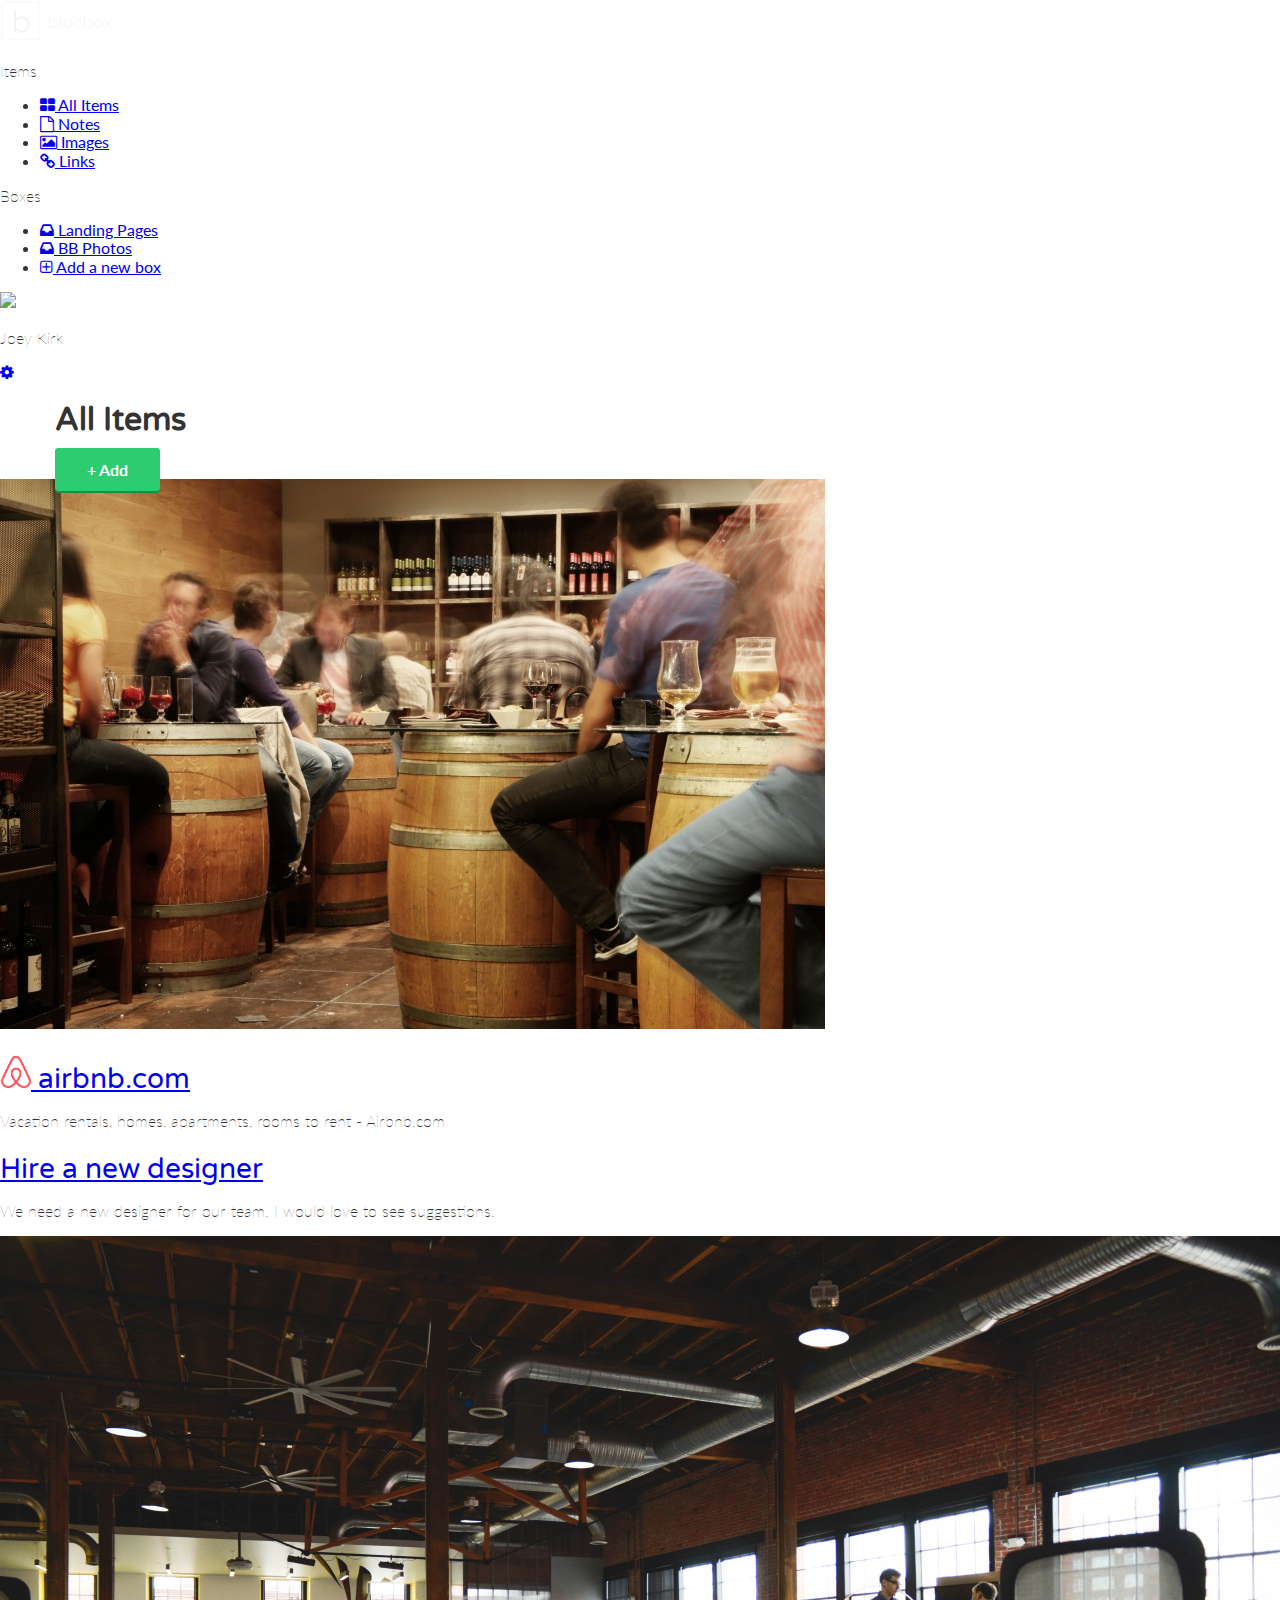
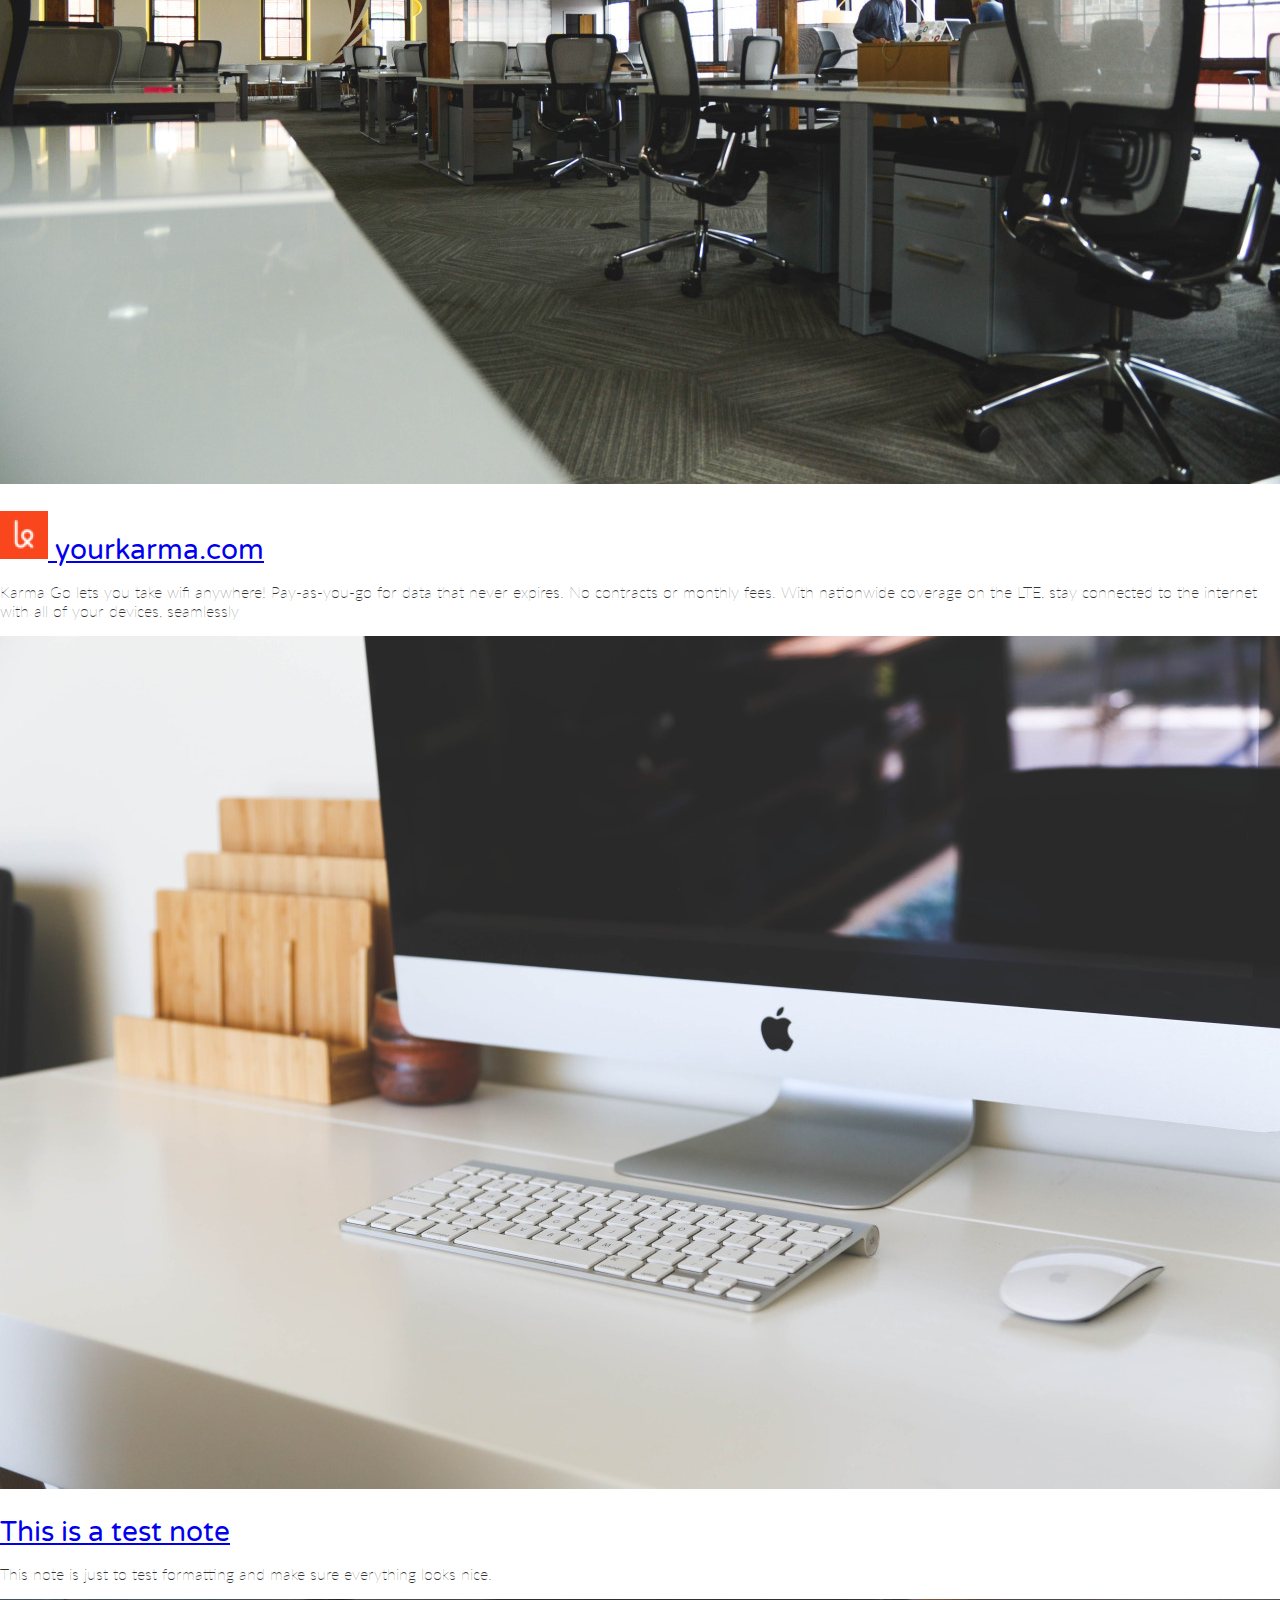
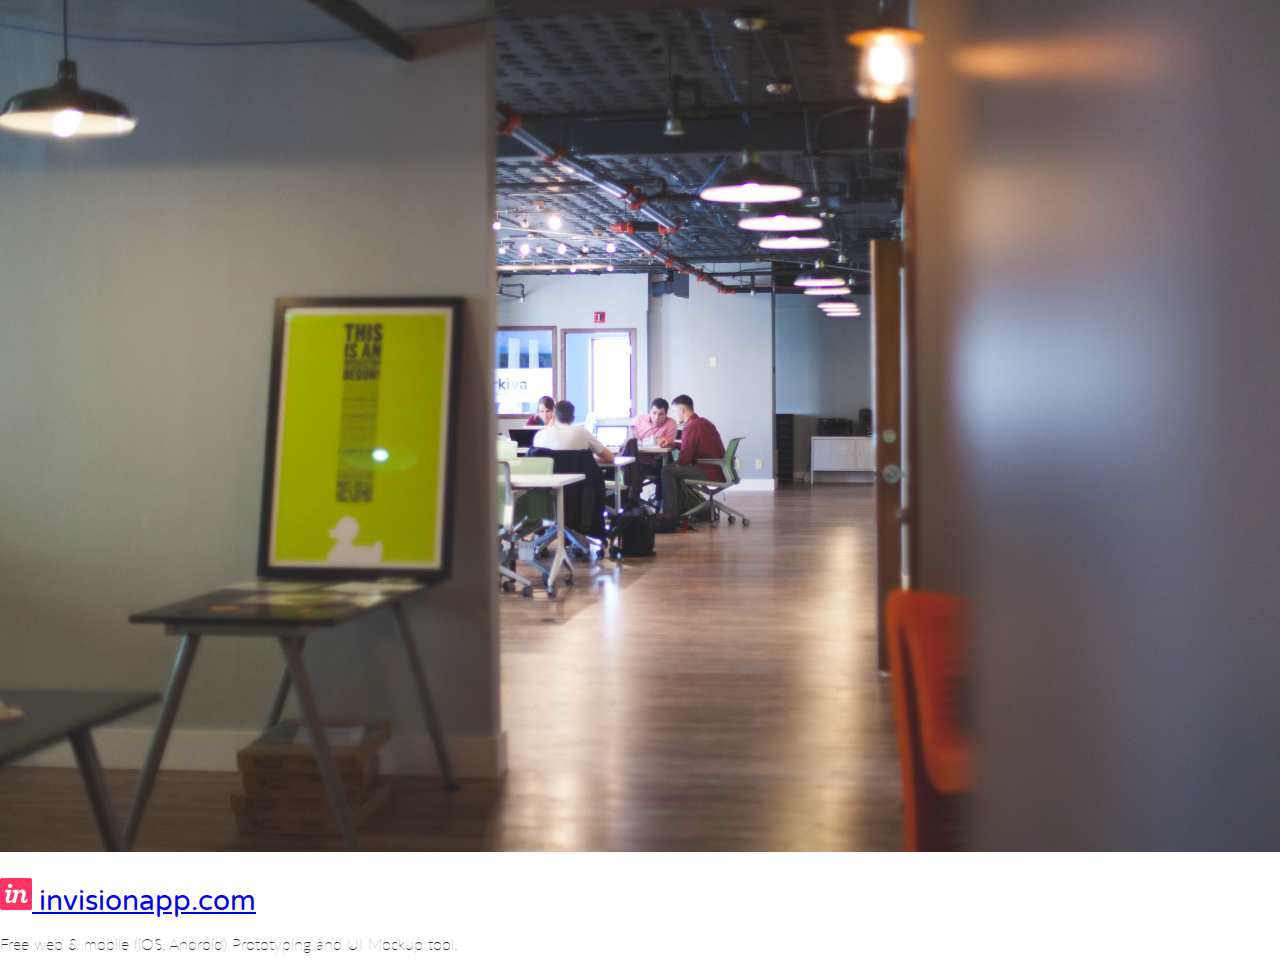
==== dashboard.html @ c1535940 "Checkpoint 32 completed" ====
<!DOCTYPE html>
<html lang="en-us">
<head>
  <meta http-equiv="X-UA-Compatible" content="IE=Edge".
  <meta name="viewport" content="width=device-width, initial-scale=1">
  <meta charset="UTF-8">
  <title>Dashboard | Blocbox  </title>

<!-- Google Fonts -->
<link href='http://fonts.googleapis.com/css?family=Lato:300,400,700,300italic,400italic,700italic|Varela+Round' rel='stylesheet' type='text/css'>

<!-- CSS -->
  <link rel="stylesheet" href="css/normalize.css">
  <link rel="stylesheet" href="css/style.css">
  <link rel="stylesheet" href="css/font-awesome.css">
  <link rel="stylesheet" href="css/animate.css">

<!--HERO-->
</head>
<body class="dashboard">

<!--LEFT NAV-->
<nav id="left-nav" class="left-nav">
  <a href="#" class="site-logo"><img src="images/blocbox logo.png" /></a>
  <div class="items">
    <p>Items</p>
    <ul>
      <li><a href="#"><i class="fa fa-th-large"></i> All Items</a></li>
      <li><a href="#"><i class="fa fa-file-o"></i> Notes</a></li>
      <li><a href="#"><i class="fa fa-picture-o"></i> Images</a></li>
      <li><a href="#"><i class="fa fa-link"></i> Links</a></li>
    </ul>
    <p> Boxes </p>
    <ul>
      <li><a href="#"><i class="fa fa-inbox"></i> Landing Pages</a></li>
      <li><a href="#"><i class="fa fa-inbox"></i> BB Photos</a></li>
      <li><a href="#"><i class="fa fa-plus-square-o"></i> Add a new box</a></li>
    </ul>
  </div>
  <div class="settings">
    <img src="https://s3.amazonaws.com/uifaces/faces/twitter/jsa/128.jpg">
    <p>Joey Kirk</p>
    <a href="#"><i class="fa fa-cog"></i></a>
  </div>
</nav>
<main>
  <!--Content-->
  <section class="content">
    <div class="container">
      <div class="header">
        <h1>All Items</h1>
        <a href="#" class="btn">+ Add</a>
      </div>
    </div>
    <div class="content-item">
      <div class="item-box">
      <img src="images/bar.png">
      </div>
    </div>
    <div class="content-item">
      <div class="item-box">
        <h2> <img class="favicon" src="images/airbnb.png"><a href="#"> airbnb.com</a></h2>
        <p>Vacation rentals, homes, apartments, rooms to rent - Airbnb.com</p>
      </div>
    </div>
    <div class="content-item">
      <div class="item-box">
        <h2><a href="#"> Hire a new designer</a></h2>
        <p>We need a new designer for our team. I would love to see suggestions.</p>
      </div>
    </div>
    <div class="content-item">
      <div class="item-box">
        <img src="images/office.png">
      </div>
    </div>
    <div class="content-item">
      <div class="item-box">
        <h2> <img class="favicon" src="images/karma.png"><a href="#"> yourkarma.com</a></h2>
        <p>Karma Go lets you take wifi anywhere! Pay-as-you-go for data that never expires. No contracts or monthly fees. With nationwide coverage on the LTE, stay connected to the internet with all of your devices, seamlessly</p>
      </div>
    </div>
    <div class="content-item">
      <div class="item-box">
        <img src="images/computer.png">
      </div>
    </div>
    <div class="content-item">
      <div class="item-box">
        <h2><a href="#"> This is a test note<a/></h2>
        <p> This note is just to test formatting and make sure everything looks nice.</p>
      </div>
    </div>
    <div class="content-item">
      <div class="item-box">
        <img src="images/people.png">
      </div>
    </div>
    <div class="content-item">
      <div class="item-box">
        <h2> <img class="favicon" src="images/invision.png"><a href="#"> invisionapp.com</a></h2>
        <p> Free web & mobile (iOS, Android) Prototyping and UI Mockup tool. </p>
      </div>
    </div>
  </section>
</main>
</body>
</html>
---- css/style.css ----
html, body{
  overflow-x: hidden;
}
body {
  font-family: "Lato", Helvetica, Arial, sans-serif;
  color:#333333;
}
h1, h2, h3, h4, h5, h6 {
  font-family: "Varela Round", Helvetica, Arial, sans-serif;
}
h2 {
  font-size:28px;
  font-weight: normal;
  margin-bottom: 5px;
}
p {
  font-size:16px;
  line-height: 19px;
  font-weight: 100;
}
/* GRID */
.container {
  margin-right: auto;
  margin-left: auto;
  padding-left: 15px;
  padding-right: 15px;
  position: relative;
}
.container:before,
.container:after {
  content: " ";
  display: table;
}
.container:after {
  clear: both;
}
.one-half {
   width:46%;
   float:left;
   position:relative;
   min-height: 1px;
   margin:0 2% 20px;
}
.one-third, .one-fourth {
  width:96%;
  float:left;
  position:relative;
  min-height: 1px;
  margin:0 2% 20px;
}
@media (min-width: 768px) {
  .container {
    width: 750px;
  }
  .one-half {
    width:46%;
  }
  .hero {
    width: 750;
  }
  .hero img {
    display: block;
    margin:2em auto 0;
  }
  .testimonials div.staggered {
    margin-top: 0;
  }
}
@media (min-width: 992px) {
  .container {
    width: 970px;
  }
  .one-half {
    width:46%;
  }
  .one-third {
    width:29.33333%;
  }
  .one-fourth {
    width:21%;
  }
  .testimonials div.staggered {
    margin-top: 0;
  }
}
@media (min-width: 1200px) {
  .container{
    width: 1170px;
  }
}
/* HEADER */
header {
  color: #FFFFFF;
  background: #34495E;
  background-image: linear-gradient(206deg, #5F81A3 0%, #34495E 94%)
}
header nav {
  padding:1em 0;
}
header nav ul {
  display:inline;
  text-align: right;
  float:right;
  margin:0;
  -webkit-margin-before: 0 !important;
  -webkit-padding-start: 0 !important;
}
header nav ul > li {
  list-style-type: none;
  display: inline-block;
  margin: 0 5px
}
header nav ul > li.btn-outline {
  padding:10px 15px;
  border:2px solid #FFFFFF;
  border-radius: 4px;
}
header nav ul > li.btn-outline:hover {
  background: #FFFFFF
}
header nav ul > li > a {
  color:#FFFFFF;
  text-decoration: none;
}
header nav ul > li.btn-outline:hover > a {
  color:#34495E;
}
header .hero {
   text-align: center;
   display:block;
   position: relative;
 }
 header .container hero h1 {
   font-size:48px;
   font-weight: normal;
   margin:95px 0 0;
 }
 header .hero p {
   font-size: 22px;
   line-height: 26px;
   font-weight: 100;
   margin:10px 0 40px;
 }
 header .hero img {
    display: block;
    margin:3em auto 0;
    width: 88%;
    max-width: 654px;
    height: auto;
  }
 /* BUTTONS */
 .btn {
   border-radius: 4px;
   color:#FFFFFF;
   font-weight: 700;
   text-decoration: none;
   padding:10px 30px;
   background: #2ECC71;
   border: 2px solid #2ECC71;
   box-shadow: 0px 2px 0px 0px #22894E;
 }

 /* Benefits */
 .benefits {
   text-align: center;
   display:block;
   position:relative;
 }
 .benefits ul {
   margin: 0 auto;
   padding:4em 0;
 }
 .benefits ul li {
   list-style-type: none;
   display: inline-block;
 }
.benefits i {
  color:#3498DB;
  font-size:60px;
  margin:0;
  vertical-align: middle;
}
.benefits h2 {
  color:#3498DB
}

/* PRICING */
.pricing {
  background: #34495E url("../images/Pricing background.png") top center no-repeat;
  background: url("../images/Pricing background.png") top center no-repeat, linear-gradient(206deg, #5F81A3 0%, #34495E 94%);
  background-size:cover;
  text-align: center;
  padding:4em 0;
}
.pricing h2 {
  color: #FFFFFF;
}
.pricing p {
  color: #FFFFFF
}
.pricing ul {
  margin:0 auto;
  padding:2em 0;
}
.pricing ul li {
  list-style-type: none;
}
.box {
  padding:0 15px 15px;
  background: #FFFFFF;
  box-shadow: 0px 2px 4px 0px rgba(0,0,0,0.20);
  min-height: 439px;
  position: relative;
  margin-top: 25px;
}
.box.middle {
  min-height: 485px;
  margin-top:0px;
}
.box h3 {
  font-family: "Lato", Helvetica, Arial, sans-serif;
  font-weight: 600;
  text-transform: uppercase;
  background: #E2E2E2;
  box-shadow: 0px 1px 2px 0px rgba(0,0,0,0.40);
  left:0;
  right:0;
  top:0;
  text-align: center;
  margin:0 -15px 40px;
  padding:10px 0;
}
.box h4 {
  font-size:50px;
  font-weight: normal;
  margin:40px 0 10px;
  color: #3498DB;
}
.box h4 span {
  font-size: 32px;
  vertical-align: top;
}
.box h4 span.month {
  font-family: "Lato", Helvetica, Arial, sans-serif;
  font-weight: 100;
  color: #888888;
  font-size:20px;
  vertical-align: middle;
}
.box ul li {
  font-size: 18px;
  margin-bottom:20px;
  font-weight: 100px;
}
.box .btn {
  position:absolute;
  bottom:20px;
  left:20px;
  right:20px;
}
.small {
  font-size: 12px;
  color: #FEFEFE;
  line-height: 15px;
  font-style:italic;
}

/*TESTIMONIALS*/
.testimonials {
  padding: 4em 0;
  text-align: center;
}
.testimonials h2 {
  color:#3498DB;
}
.testimonials ul li {
  list-style-type:none;
}
.testimonials blockquote {
  color: #FFFFFF;
  text-align: left;
  font-style: italic;
  background:#34495E;
  position: relative;
  padding:30px;
  width:auto;
  margin:0;
}
.testimonials blockquote:after {
   top: 100%;
   left: 13%;
   border: solid transparent;
   content: " ";
   height: 0;
   width: 0;
   position: absolute;
   pointer-events: none;
   border-top-color: #34495E;
   border-width: 10px;
   margin-left: -10px;
 }
 .testimonials img {
   height: 65px;
   width: 65px;
   border-radius: 50%;
   float: left;
   display: inline-block;
   margin: 20px 10px 0 0;
 }
 .testimonials p.name {
  float: left;
  display: inline-block;
  text-align: left;
  font-size:13px;
  margin-top: 30px;
}
 .testimonials div.staggered {
   margin-top: 20px;
 }

 /*Sign up*/
 .trial {
   padding: 4em 0 6em;
   text-align: center;
   background: #34495E;
   background-image: linear-gradient(206deg, #5F81A3 0%, #34495E 94%)
   color: #FFFFFF
 }
 .trial h2 {
   color: #FFFFFF;
   position: relative;
 }
 .trial p {
   color: #FFFFFF;
   position: relative;
 }
 .trial .btn {
   display:block;
   align-items: flex-end;
   margin:3em auto 0;
   width: 200px;
 }


 /* FOOTER */
 footer {
   background-color: #34495E;
   background-image: linear-gradient(to top,
      #3498DB 0%, #3498DB 50%, #34495E 50%, #34495E 100%);
   color: #FFFFFF;
   height: 150px;
   position: relative;
   overflow: hidden;
   z-index: 0;
 }
 footer p, footer nav ul {
   font-size:14px;
   font-weight:100;
   text-align: center;
   margin: 10px auto 0;
 }
 footer nav ul li {
   list-style-type: none;
   display: inline;
 }
 footer nav ul li a {
   color:#FFFFFF;
   text-decoration: none;
 }
 footer .left-footer-block.one-third p {
  font-size: 10px;
}
footer .left-footer-block.one-third,
footer .link-block.middle-footer-block.one-third {
  margin-bottom: 0;
}
 footer .right-footer-block {
   background-color: transparent;
 }
 footer .logo{
   padding: 2.35em 0;
   margin: 0 auto;
   display: block;
 }
 @media (min-width: 992px){
  footer{
    background-color: #3498DB;
    background-image: linear-gradient(to left,
       #3498DB 0%, #3498DB 33.33337%, #34495E 33.33337%, #34495E 100%);
    height: 100px;
  }
  footer p, footer nav ul{
    padding: 2em 0;
    text-align: left;
  }
  footer .right-footer-block {
    background-color: #3498DB;
  }
  footer .logo{
    padding: 2em 0 2em 1.5em;
  }
}
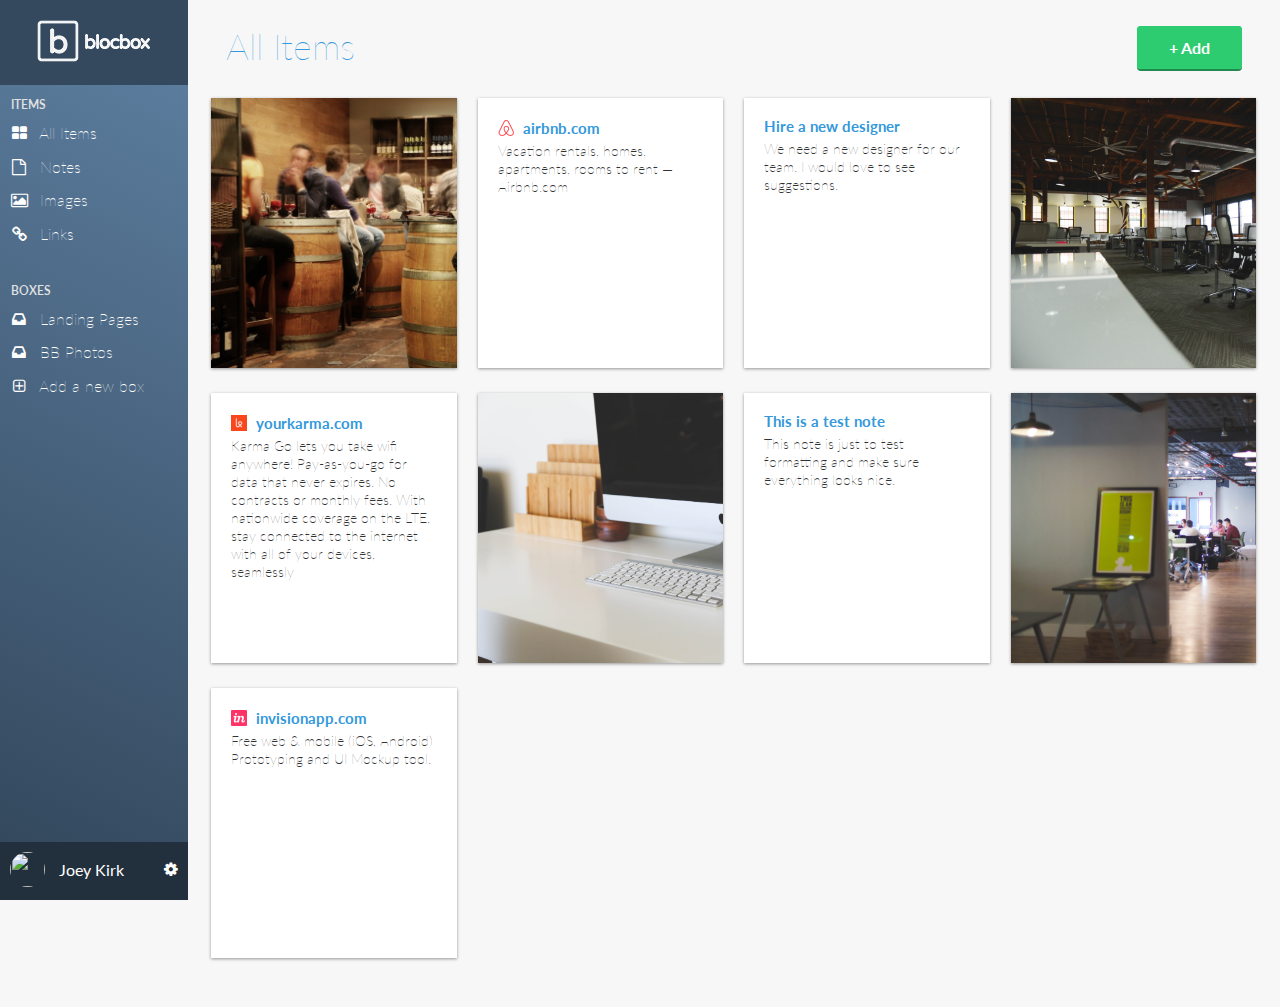
==== commit fb64843d: "Checkpoint 34 completed" ====
--- a/dashboard.html
+++ b/dashboard.html
@@ -14,10 +14,14 @@
   <link rel="stylesheet" href="css/style.css">
   <link rel="stylesheet" href="css/font-awesome.css">
   <link rel="stylesheet" href="css/animate.css">
+  <link rel="stylesheet" href="css/dropit.css">
 
 <!--HERO-->
 </head>
 <body class="dashboard">
+  <!--Responsive Nav-->
+  <a class="hamburger" id="menu" href="#">&#9776;</a>
+
 
 <!--LEFT NAV-->
 <nav id="left-nav" class="left-nav">
@@ -27,7 +31,7 @@
     <ul>
       <li><a href="#"><i class="fa fa-th-large"></i> All Items</a></li>
       <li><a href="#"><i class="fa fa-file-o"></i> Notes</a></li>
-      <li><a href="#"><i class="fa fa-picture-o"></i> Images</a></li>
+      <li><a href="dashboard_images.html"><i class="fa fa-picture-o"></i> Images</a></li>
       <li><a href="#"><i class="fa fa-link"></i> Links</a></li>
     </ul>
     <p> Boxes </p>
@@ -49,7 +53,16 @@
     <div class="container">
       <div class="header">
         <h1>All Items</h1>
-        <a href="#" class="btn">+ Add</a>
+        <ul class="menu">
+          <li>
+            <a href="#" class="btn">+ Add</a>
+            <ul>
+              <li><a href="#"><i class="fa fa-file-o"></i> Note</a></li>
+              <li><a href="#"><i class="fa fa-picture-o"></i> Image</a></li>
+              <li><a href="#"><i class="fa fa-link"></i> Link</a></li>
+            </ul>
+          </li>
+        </ul>
       </div>
     </div>
     <div class="content-item">
@@ -60,7 +73,7 @@
     <div class="content-item">
       <div class="item-box">
         <h2> <img class="favicon" src="images/airbnb.png"><a href="#"> airbnb.com</a></h2>
-        <p>Vacation rentals, homes, apartments, rooms to rent - Airbnb.com</p>
+        <p>Vacation rentals, homes, apartments, rooms to rent &mdash; Airbnb.com</p>
       </div>
     </div>
     <div class="content-item">
@@ -99,10 +112,18 @@
     <div class="content-item">
       <div class="item-box">
         <h2> <img class="favicon" src="images/invision.png"><a href="#"> invisionapp.com</a></h2>
-        <p> Free web & mobile (iOS, Android) Prototyping and UI Mockup tool. </p>
+        <p> Free web &amp; mobile (iOS, Android) Prototyping and UI Mockup tool. </p>
       </div>
     </div>
   </section>
 </main>
+  <script src="https://code.jquery.com/jquery-2.1.3.js"></script>
+  <script src="js/dropit.js"></script>
+  <script type="text/javascript">
+     $(".menu").dropit();
+     $( "#menu" ).click(function() {
+       $("#left-nav").toggleClass("open", 200);
+     });
+   </script>
 </body>
 </html>
--- a/css/style.css
+++ b/css/style.css
@@ -400,3 +400,268 @@
     padding: 2em 0 2em 1.5em;
   }
 }
+
+/* Dashboard */
+.dashboard {
+  background: #F7F7F7;
+}
+.left-nav {
+  height:100%;
+  width:280px;
+  color: #FFFFFF;
+  background: #34495E;
+  background-image: linear-gradient(206deg, #5F91A3, 0%, #34495E 94%);
+  float:left;
+  position:absolute;
+  -webkit-transition: all 0.3s ease-in-out;
+  -moz-transition: all 0.3s ease-in-out;
+  -o-transition: all 0.3s ease-in-out;
+  transition: all 0.3s ease-in-out;
+  transform: translate(-280px,0);
+    -webkit-transform: translate(-280px,0); /** Chrome & Safari **/
+    -o-transform: translate(-280px,0); /** Opera **/
+    -moz-transform: translate(-280px,0); /** Firefox **/
+}
+.left-nav.open {
+  display:block;
+  width:280px;
+  background: #34495E;
+  background-image: linear-gradient(206deg, #5F81A3 0%, #34495E 94%);
+  -webkit-transition: all 0.3s ease-in-out;
+  -moz-transition: all 0.3s ease-in-out;
+  -o-transition: all 0.3s ease-in-out;
+  transition: all 0.3s ease-in-out;
+  transform: translate(0,0);
+    -webkit-transform: translate(0,0); /** Chrome & Safari **/
+    -o-transform: translate(0,0); /** Opera **/
+    -moz-transform: translate(0,0); /** Firefox **/
+    z-index: 100;
+}
+.hamburger {
+  position:absolute;
+  z-index: 1000;
+  background:#34495E;
+  color:#FFF;
+  text-decoration: none;
+  font-size: 22px;
+  padding: 10px 15px;
+  border-radius: 4px;
+  left: 5px;
+  top: 15px;
+}
+@media (min-width:992px) {
+  .left-nav {
+    height: 100vh;
+    width:14.66666667%;
+    color: #FFFFFF;
+    background: #34495E;
+    background-image: linear-gradient(206deg, #5F81A3 0%, #34495E 94%);
+    float:left;
+    position: fixed;
+    display:block;
+    transform: translate(0,0);
+    -webkit-transform: translate(0,0); /** Chrome & Safari **/
+    -o-transform: translate(0,0); /** Opera **/
+    -moz-transform: translate(0,0); /** Firefox **/
+  }
+  .left-nav.open {
+    width:14.66666667%;
+    transform: translate(0,0);
+    -webkit-transform: translate(0,0);
+    -o-transform: translate(0,0);
+    -moz-transform: translate(0,0);
+  }
+  .hamburger {
+    display: none;
+  }
+}
+
+.left-nav .site-logo {
+  padding:20px 0;
+  background:#34495E;
+  display:block;
+  text-align: center;
+}
+.left-nav .items {
+  padding:0 6%;
+}
+.left-nav .items p {
+  font-weight: 600;
+  text-transform: uppercase;
+  font-size: 12px;
+  color: #E2E2E2;
+  line-height: 15px;
+}
+.left-nav .items ul {
+  margin: 0 0 40px;
+  padding:0;
+}
+.left-nav .items ul li {
+  list-style-type: none;
+  margin-bottom: 15px;
+}
+.left-nav .items ul li a {
+  color: #FFFFFF;
+  text-decoration: none;
+  font-weight: 100;
+}
+.left-nav .items ul li a i {
+  width: 16px;
+  text-align: center;
+  margin-right:8px;
+}
+.left-nav .items ul li a:active {
+  background-color: #FFFFFF;
+}
+
+/* LEFT NAVBAR SETTINGS */
+.left-nav .settings {
+  position:absolute;
+  background:#22303E;
+  width:100%;
+  bottom:0;
+  left:0;
+  right:0;
+  padding:10px 0;
+}
+.left-nav .settings img {
+  height:35px;
+  width:35px;
+  border-radius: 50%;
+  margin-left:10px;
+  display: inline-block;
+}
+.left-nav .settings p {
+  display: inline-block;
+  vertical-align: top;
+  padding-top: 8px;
+  font-weight: 400;
+  margin:0 0 0 10px;
+}
+.left-nav .settings a {
+  color:#FFFFFF;
+  text-decoration: none;
+  text-align: right;
+  float: right;
+  margin-right:10px;
+  margin-top:8px;
+}
+
+/* CONTENT */
+.content {
+  padding:6em 1% 1.5em;
+  float:right;
+  width:98%;
+  position: relative;
+}
+.content .header {
+  margin:0 1% 20px;
+}
+.content .header h1 {
+  font-family: "Lato", Helvetica, Arial, sans-serif;
+  font-weight: 100;
+  margin:0 0 30px;
+  font-size: 36px;
+  color: #3498DB;
+  line-height: 44px;
+  float: left;
+  display:inline-block;
+}
+.content .header > a {
+  float:right;
+}
+.content-item {
+  width:96%;
+  margin:0 2% 25px;
+  float:left;
+  display:block;
+}
+.item-box {
+  display:block;
+  height:230px;
+  background: #FFFFFF;
+  box-shadow: 0px 1px 3px 0px rgba(0,0,0,0.40);
+  position: relative;
+  overflow: hidden;
+  padding: 20px
+}
+/* Larger Mobile Devices */
+@media (min-width:460px) {
+  .content {
+    padding:1.5em 1%;
+    float:right;
+    width:90%;
+    position: relative;
+  }
+  .content-item {
+    width:46%;
+    margin:0 2% 25px;
+    float:left;
+    display:block;
+  }
+}
+/* Tablets */
+@media (min-width:768px) {
+  .content {
+    padding:1.5em 5%;
+    float:right;
+    width:90%;
+    position: relative;
+  }
+  .content > .container {
+    width:700px;
+  }
+  .content-item {
+    width:31.33333%;
+    margin:0 1% 25px;
+  }
+}
+/* Laptops and Desktops */
+@media (min-width:992px) {
+  .content {
+    padding:1.5em 1%;
+    float:right;
+    width:83.33333333%;
+    position: relative;
+  }
+  .content > .container {
+    width:auto;
+  }
+  .content-item {
+    width:23%;
+    margin:0 1% 25px;
+  }
+}
+/* Items */
+.item-box > img {
+  position:absolute;
+  height:100%;
+  width:auto;
+  top:0;
+  left:0;
+  right:0;
+}
+.item-box h2 {
+  font-family: 'Lato', Helvetica, Arial, sans-serif;
+  font-weight: 700;
+  font-size: 15px;
+  line-height: 17px;
+  margin:0;
+}
+.item-box h2 a {
+  color: #3498DB;
+  text-decoration:none;
+}
+.item-box h2 img {
+  width:16px;
+  height:16px;
+  position:relative;
+  top:2px;
+  margin-right:5px;
+}
+.item-box p {
+  font-size: 14px;
+  color: #333333;
+  line-height: 18px;
+  margin:5px 0 0;
+}
--- a/css/dropit.css
+++ b/css/dropit.css
@@ -0,0 +1,60 @@
+/*
+ * Dropit v1.1.0
+ * http://dev7studios.com/dropit
+ *
+ * Copyright 2012, Dev7studios
+ * Free to use and abuse under the MIT license.
+ * http://www.opensource.org/licenses/mit-license.php
+ */
+
+/* These styles assume you are using ul and li */
+.dropit {
+    list-style: none;
+	padding: 0;
+	margin: 15px 0 0;
+  float: right;
+  display: inline-block;
+}
+.dropit .dropit-trigger { position: relative; }
+.dropit .dropit-submenu {
+    position: absolute;
+    top: 100%;
+    right: 0; /* dropdown left or right */
+    z-index: 1000;
+    display: none;
+    min-width: 100px;
+    list-style: none;
+	padding: 20px;
+	margin: 20px 0 0;
+}
+.dropit .dropit-open .dropit-submenu {
+  display: block;
+  background: #FFFFFF;
+  box-shadow: 0px 2px 4px 0px rgba(0,0,0,0.30);
+  border-radius: 4px;
+}
+.dropit .dropit-open .dropit-submenu:after {
+  content: " ";
+  position: absolute;
+  border-style: solid;
+  border-width: 0 8px 8px;
+  border-color: #FFFFFF transparent;
+  display: block;
+  width: 0;
+  z-index: 1;
+  top: -8px;
+  right: 10px;
+}
+.dropit .dropit-open .dropit-submenu li {
+  display: block;
+  margin-bottom: 20px;
+}
+.dropit .dropit-open .dropit-submenu li:last-child {
+  margin-bottom: 0px;
+}
+.dropit .dropit-open .dropit-submenu li a {
+  color: #34495E;
+  text-decoration: none;
+  font-family: "Lato", Helvetica, Arial, sans-serif;
+  font-weight:100px;
+}
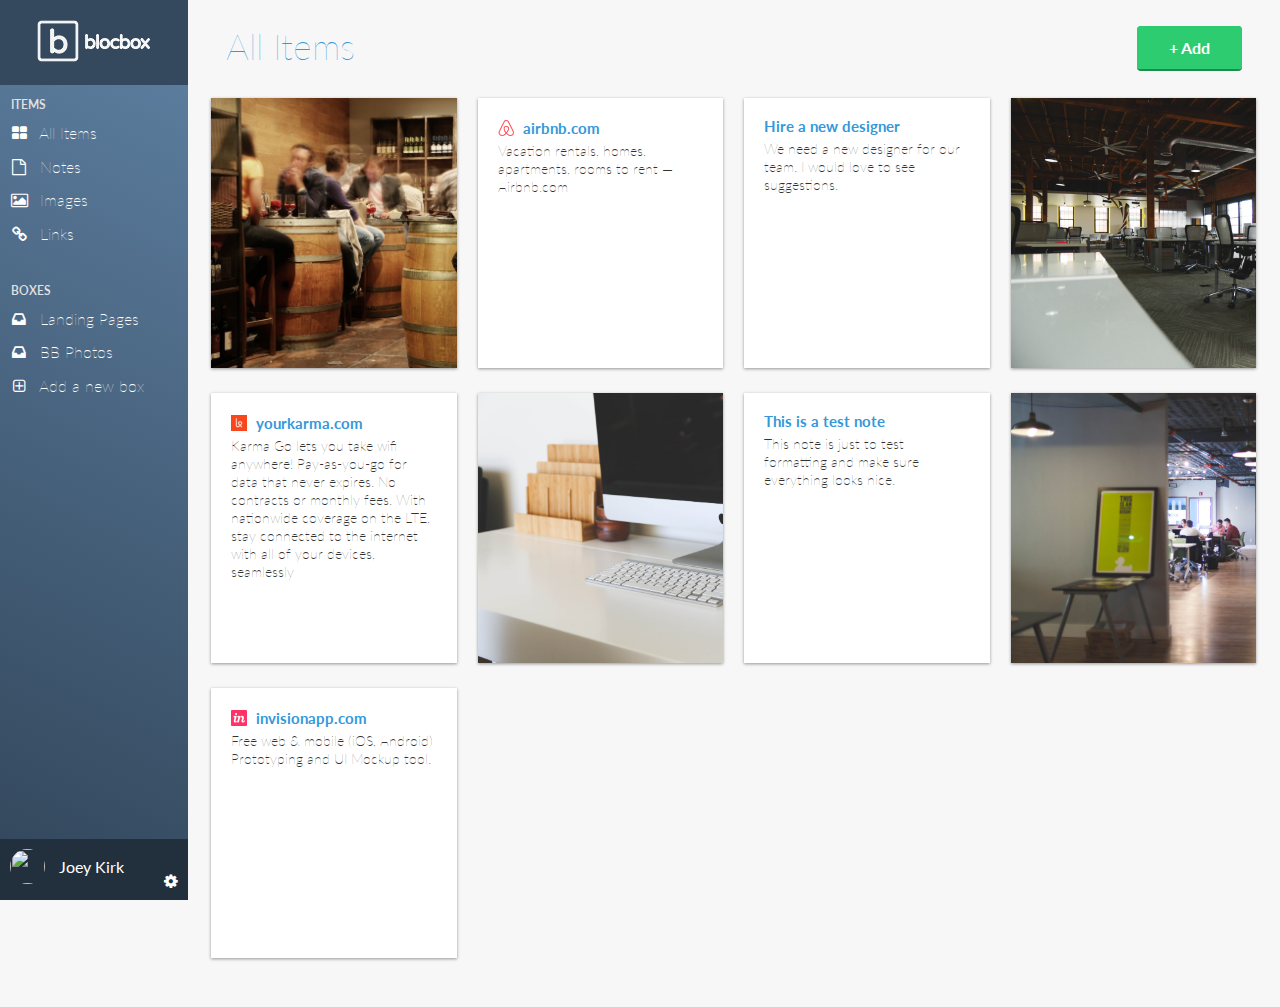
==== commit aa46b4a3: "Dashboard Javascript complete" ====
--- a/dashboard.html
+++ b/dashboard.html
@@ -22,7 +22,6 @@
   <!--Responsive Nav-->
   <a class="hamburger" id="menu" href="#">&#9776;</a>
 
-
 <!--LEFT NAV-->
 <nav id="left-nav" class="left-nav">
   <a href="#" class="site-logo"><img src="images/blocbox logo.png" /></a>
@@ -44,7 +43,16 @@
   <div class="settings">
     <img src="https://s3.amazonaws.com/uifaces/faces/twitter/jsa/128.jpg">
     <p>Joey Kirk</p>
-    <a href="#"><i class="fa fa-cog"></i></a>
+    <ul class="menu_settings">
+      <li>
+        <a href="#"><i class="fa fa-cog"></i></a>
+        <ul>
+          <li><a href="#"><i class="fa fa fa-cog"></i> Account Settings</a></li>
+          <li><a href="#"><i class="fa fa-users"></i> Collaboraters</a></li>
+          <li><a href="#"><i class="fa fa-sign-out"></i> Sign out</a></li>
+        </ul>
+      </li>
+    </ul>
   </div>
 </nav>
 <main>
@@ -121,6 +129,7 @@
   <script src="js/dropit.js"></script>
   <script type="text/javascript">
      $(".menu").dropit();
+     $(".menu_settings").dropit();
      $( "#menu" ).click(function() {
        $("#left-nav").toggleClass("open", 200);
      });
--- a/css/dropit.css
+++ b/css/dropit.css
@@ -58,3 +58,61 @@
   font-family: "Lato", Helvetica, Arial, sans-serif;
   font-weight:100px;
 }
+
+/* menu_settings */
+.menu_settings.dropit {
+  list-style: none;
+	padding: 0;
+	margin: 15px 0 0;
+  float: right;
+  display: inline-block;
+}
+
+.menu_settings.dropit .dropit-trigger {
+	position: relative;
+}
+.menu_settings.dropit .dropit-submenu {
+    position: absolute;
+    top: -160px;
+    right: 0; /* dropdown left or right */
+    z-index: 1000;
+    display: none;
+    min-width: 150px;
+    list-style: none;
+	padding: 20px;
+	margin: 20px 0 0;
+}
+.menu_settings.dropit .dropit-open .dropit-submenu {
+  display: block;
+  background: #FFFFFF;
+  box-shadow: 0px 2px 4px 0px rgba(0,0,0,0.30);
+  border-radius: 4px;
+}
+.dropit .dropit-open .dropit-submenu:after {
+  content: " ";
+  position: absolute;
+  border-style: solid;
+  border-width: 0 8px 8px;
+  border-color: #FFFFFF transparent;
+  display: block;
+  width: 0;
+  z-index: 1;
+  top: 140px;
+  right: 9px;
+  transform: scaleY(-1);
+}
+.menu_settings.dropit .dropit-open .dropit-submenu li {
+  display: block;
+  margin-bottom: 20px;
+}
+.menu_settings.dropit .dropit-open .dropit-submenu li:first-child a {
+    margin-top: 0;
+}
+.menu_settings.dropit .dropit-open .dropit-submenu li a {
+  color: #34495E;
+  text-decoration: none;
+  font-family: "Lato", Helvetica, Arial, sans-serif;
+  font-weight:100px;
+  float:left;
+  margin-bottom: 10px;
+}
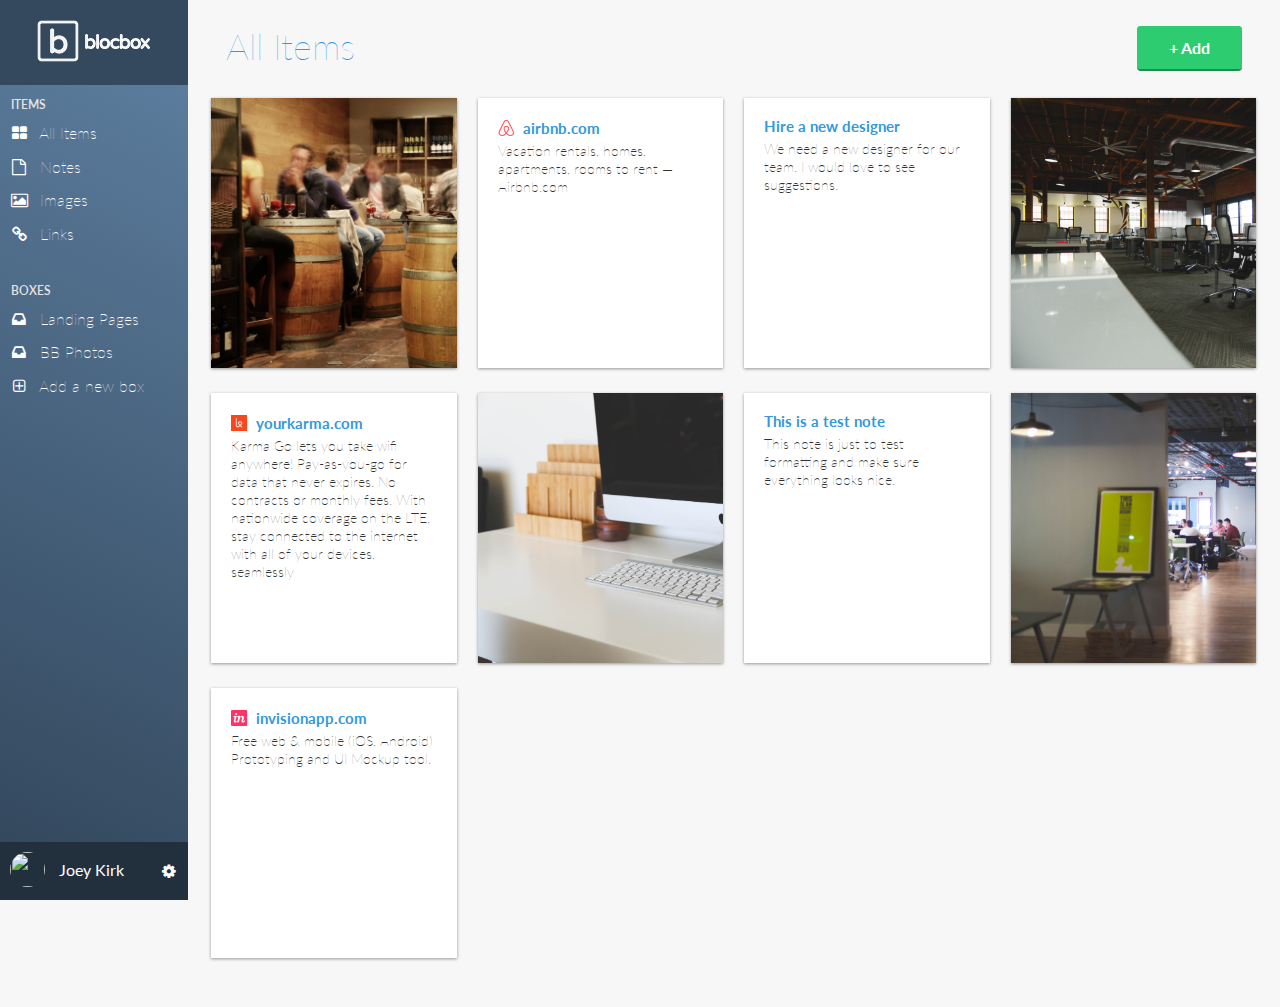
==== commit 6e7edce4: "Final Push, deploying Blocbox" ====
--- a/dashboard.html
+++ b/dashboard.html
@@ -48,7 +48,7 @@
         <a href="#"><i class="fa fa-cog"></i></a>
         <ul>
           <li><a href="#"><i class="fa fa fa-cog"></i> Account Settings</a></li>
-          <li><a href="#"><i class="fa fa-users"></i> Collaboraters</a></li>
+          <li><a href="#"><i class="fa fa-users"></i> Collaborators</a></li>
           <li><a href="#"><i class="fa fa-sign-out"></i> Sign out</a></li>
         </ul>
       </li>
--- a/css/dropit.css
+++ b/css/dropit.css
@@ -63,7 +63,7 @@
 .menu_settings.dropit {
   list-style: none;
 	padding: 0;
-	margin: 15px 0 0;
+	margin: 2px;
   float: right;
   display: inline-block;
 }
